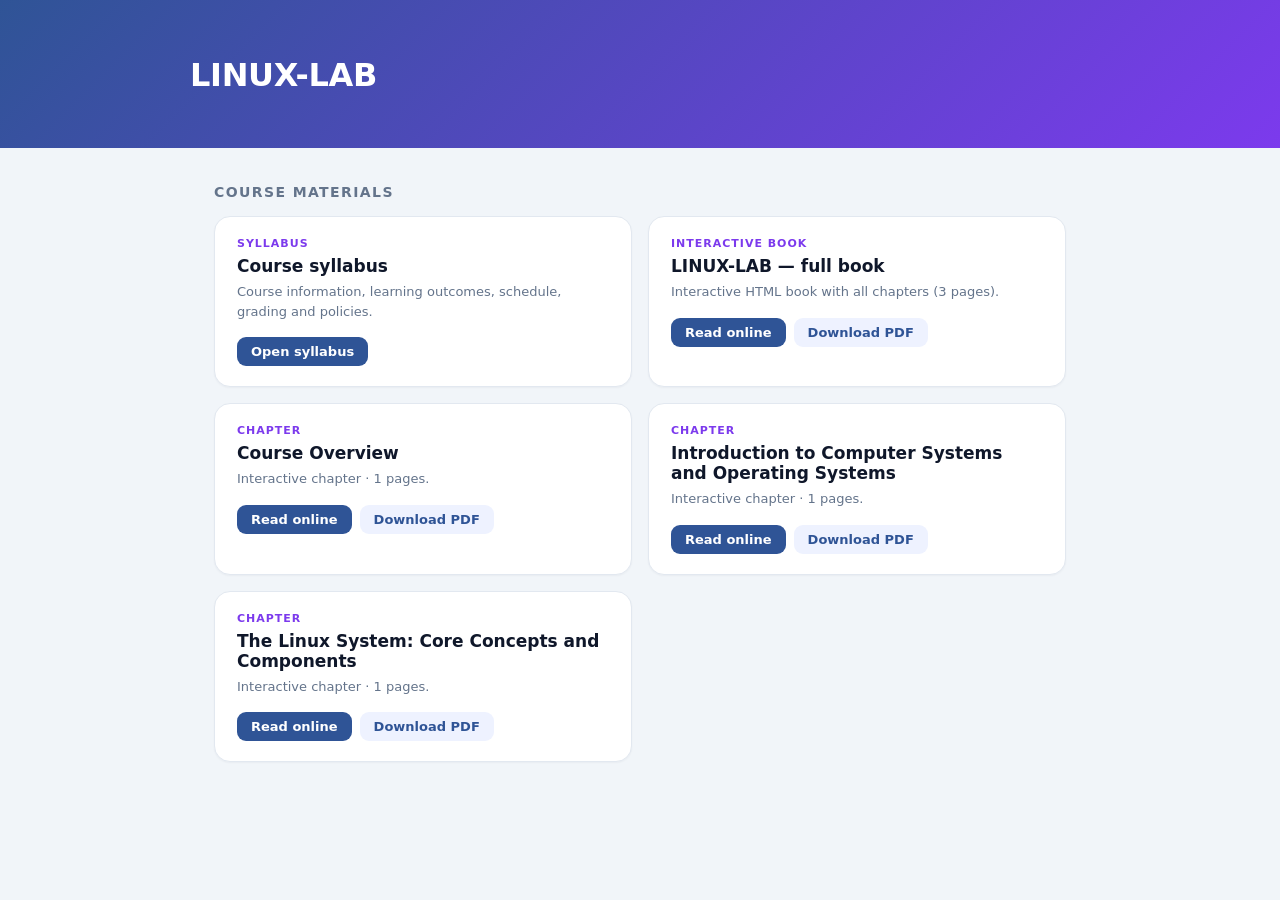
==== index.html @ c042dc28 "Publish book (3 pages) — 2026-10-20T03:27:51.952Z" ====
<!DOCTYPE html>
<html lang="en">
<head>
<meta charset="utf-8">
<meta name="viewport" content="width=device-width, initial-scale=1">
<title>LINUX-LAB</title>
<style>
  :root { --accent:#2f5496; --accent-2:#7c3aed; --border:#e2e8f0; --muted:#64748b; }
  * { box-sizing:border-box; }
  body { font-family:"Segoe UI",system-ui,Arial,sans-serif; margin:0; background:#f1f5f9; color:#0f172a; }
  .hero { background:linear-gradient(135deg,#2f5496,#7c3aed); color:#fff; padding:56px 24px 44px; }
  .hero .inner { max-width:900px; margin:0 auto; }
  .hero h1 { font-size:32px; margin:0 0 10px; letter-spacing:-.01em; }
  .hero .meta { margin:0; opacity:.9; font-size:15px; }
  .hero .who { margin:6px 0 0; opacity:.8; font-size:14px; }
  main { max-width:900px; margin:0 auto; padding:36px 24px 64px; }
  h2 { font-size:14px; text-transform:uppercase; letter-spacing:.1em; color:var(--muted); margin:0 0 16px; }
  .grid { display:grid; gap:16px; grid-template-columns:1fr; }
  @media (min-width:680px){ .grid { grid-template-columns:1fr 1fr; } }
  .card { display:flex; flex-direction:column; gap:6px; padding:20px 22px; border:1px solid var(--border);
          border-radius:16px; background:#fff; box-shadow:0 1px 2px rgba(15,23,42,.04); transition:.15s; }
  .card:hover { border-color:var(--accent); box-shadow:0 10px 28px rgba(47,84,150,.14); transform:translateY(-2px); }
  .tag { font-size:11px; font-weight:700; letter-spacing:.09em; text-transform:uppercase; color:var(--accent-2); }
  .name { font-size:17px; font-weight:700; }
  .desc { font-size:13px; color:var(--muted); line-height:1.5; }
  .actions { margin-top:10px; display:flex; gap:8px; flex-wrap:wrap; }
  .btn { display:inline-block; padding:7px 14px; border-radius:9px; background:var(--accent); color:#fff;
         font-size:13px; font-weight:600; text-decoration:none; transition:.15s; }
  .btn:hover { filter:brightness(1.08); }
  .btn.ghost { background:#eef2ff; color:var(--accent); }
  .btn.ghost:hover { background:#e0e7ff; }
  .empty { color:var(--muted); }
</style>
</head>
<body>
  <header class="hero">
    <div class="inner">
      <h1>LINUX-LAB</h1>
      
      
    </div>
  </header>
  <main>
    <h2>Course materials</h2>
    <div class="grid">
      <div class="card">
        <span class="tag">Syllabus</span>
        <span class="name">Course syllabus</span>
        <span class="desc">Course information, learning outcomes, schedule, grading and policies.</span>
        <div class="actions"><a class="btn" href="./syllabus/">Open syllabus</a></div>
      </div>
      <div class="card">
        <span class="tag">Interactive book</span>
        <span class="name">LINUX-LAB &mdash; full book</span>
        <span class="desc">Interactive HTML book with all chapters (3 pages).</span>
        <div class="actions"><a class="btn" href="./book/">Read online</a><a class="btn ghost" href="./book/book.pdf">Download PDF</a></div>
      </div>
      <div class="card">
        <span class="tag">Chapter</span>
        <span class="name">Course Overview</span>
        <span class="desc">Interactive chapter &middot; 1 pages.</span>
        <div class="actions"><a class="btn" href="./chapters/linux-lab/">Read online</a><a class="btn ghost" href="./chapters/linux-lab/chapter.pdf">Download PDF</a></div>
      </div>
      <div class="card">
        <span class="tag">Chapter</span>
        <span class="name">Introduction to Computer Systems and Operating Systems</span>
        <span class="desc">Interactive chapter &middot; 1 pages.</span>
        <div class="actions"><a class="btn" href="./chapters/ch-muz4yac5-19nf24/">Read online</a><a class="btn ghost" href="./chapters/ch-muz4yac5-19nf24/chapter.pdf">Download PDF</a></div>
      </div>
      <div class="card">
        <span class="tag">Chapter</span>
        <span class="name">The Linux System: Core Concepts and Components</span>
        <span class="desc">Interactive chapter &middot; 1 pages.</span>
        <div class="actions"><a class="btn" href="./chapters/ch-muz93tk2-oizpco/">Read online</a><a class="btn ghost" href="./chapters/ch-muz93tk2-oizpco/chapter.pdf">Download PDF</a></div>
      </div>
    </div>
    
  </main>
</body>
</html>
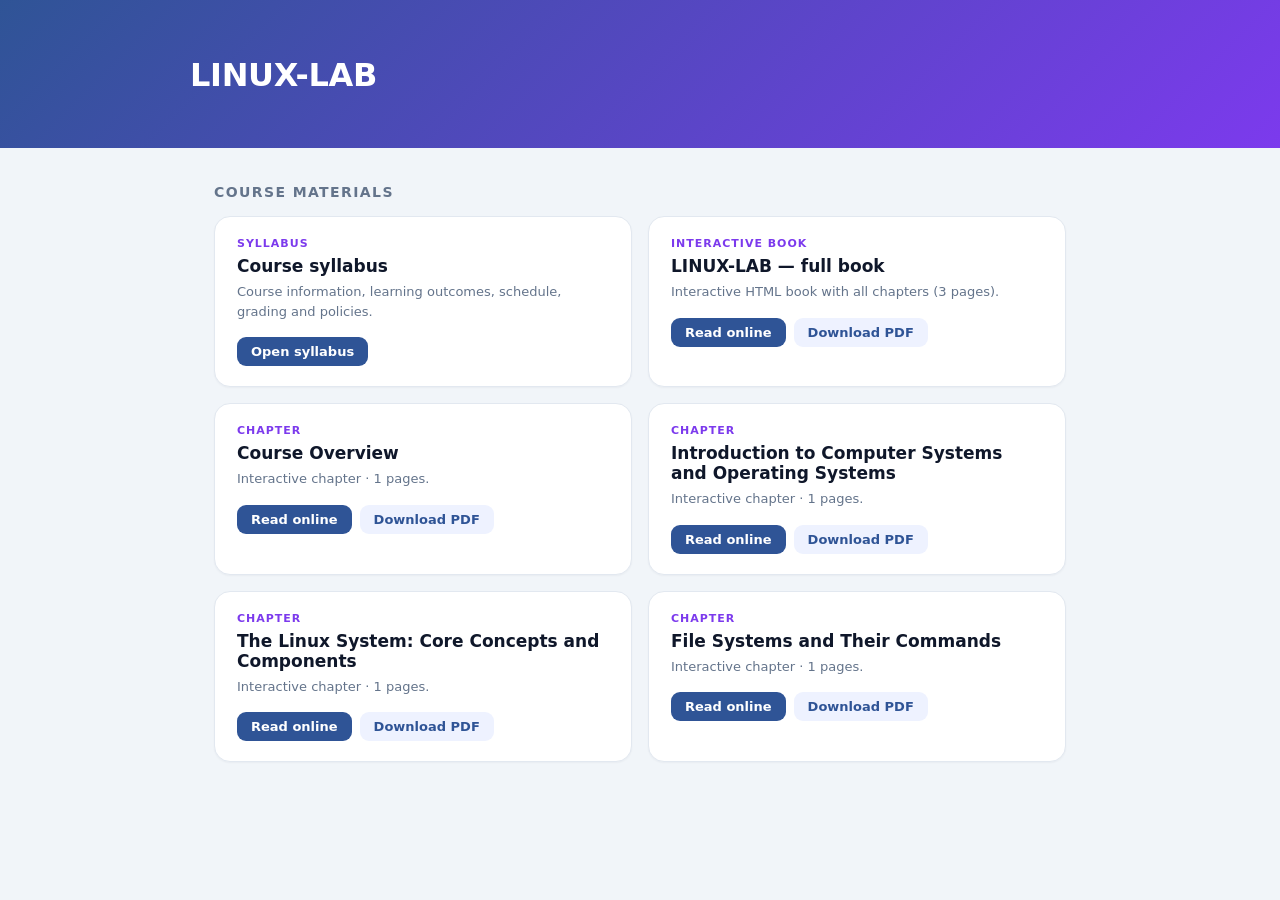
==== commit 32b95596: "Sync book (3 pages) — 2026-10-22T03:09:27.136Z" ====
--- a/index.html
+++ b/index.html
@@ -73,6 +73,12 @@
         <span class="desc">Interactive chapter &middot; 1 pages.</span>
         <div class="actions"><a class="btn" href="./chapters/ch-muz93tk2-oizpco/">Read online</a><a class="btn ghost" href="./chapters/ch-muz93tk2-oizpco/chapter.pdf">Download PDF</a></div>
       </div>
+      <div class="card">
+        <span class="tag">Chapter</span>
+        <span class="name">File Systems and Their Commands</span>
+        <span class="desc">Interactive chapter &middot; 1 pages.</span>
+        <div class="actions"><a class="btn" href="./chapters/ch-mvi9gi7x-1elk35/">Read online</a><a class="btn ghost" href="./chapters/ch-mvi9gi7x-1elk35/chapter.pdf">Download PDF</a></div>
+      </div>
     </div>
     
   </main>
